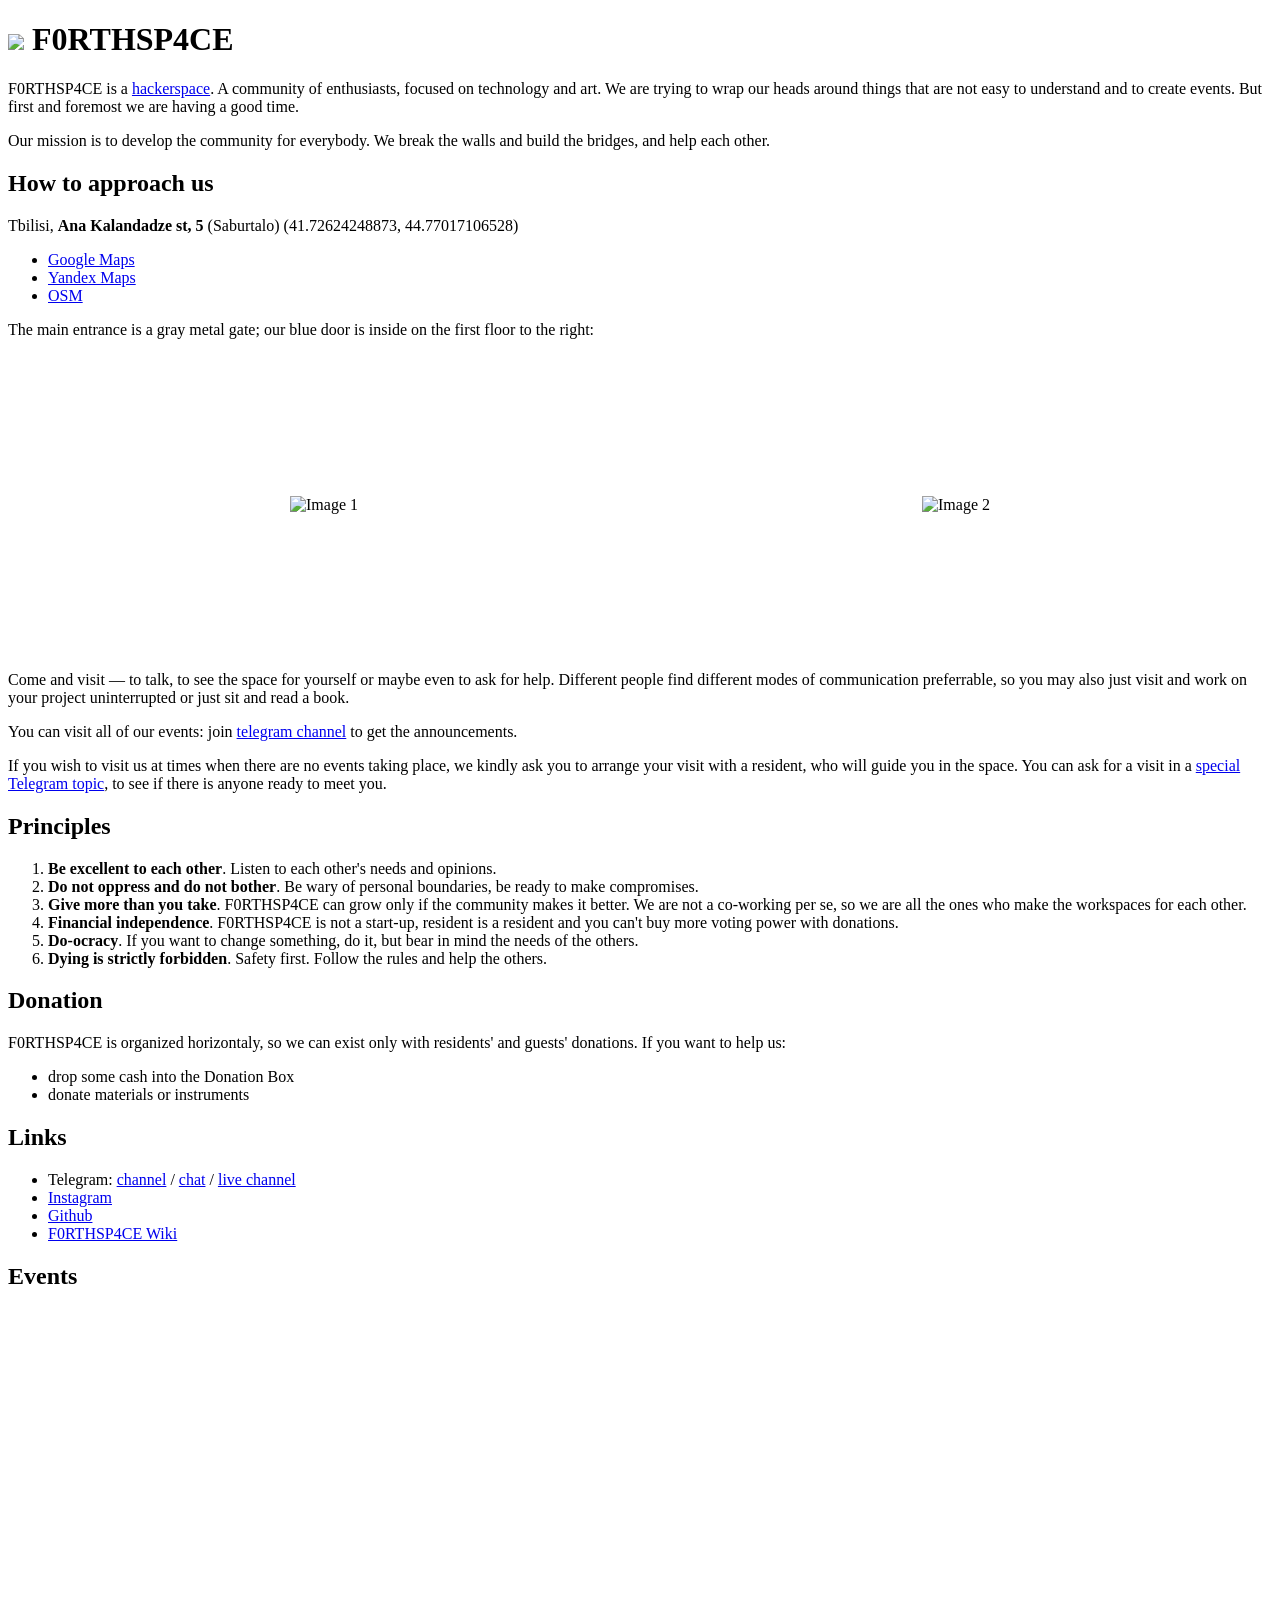
==== index.html @ 67940835 "Landing page: {G,Y}.maps -> {Google,Yandex} Maps I believe It's a bit more clear this way." ====
<!DOCTYPE html>
<html lang="en">

<head>
  <meta name="viewport" content="width=device-width" />
  <meta charset="utf-8" />
  <link rel="icon" type="image/png" sizes="32x32" href="icons/favicon-32x32.png" />
  <link rel="icon" type="image/png" sizes="16x16" href="icons/favicon-16x16.png" />
  <link rel="shortcut icon" href="icons/favicon.ico" />
  <link rel="stylesheet" type="text/css" href="styles.css" />
  <meta name="theme-color" content="#222" />
  <meta name="robots" content="index, follow" />
  <title>F0RTHSP4CE - Hackerspace in Tbilisi</title>
  <meta name="description"
    content="A community of enthusiasts, focused on technology and art. We are trying to wrap our heads around things that are not easy to understand and to create events. But first and foremost we are having a good time." />
  <meta name="keywords" content="f0rthsp4ce, forthspace, hackspace, hackerspace, hackerspace tbilisi" />
  <meta name="next-head-count" content="15" />
  <script>
    function addCopyOnClick(element) {
      element.onclick = function () {
        document.execCommand("copy");
      }

      element.addEventListener("copy", function (event) {
        event.preventDefault();
        if (event.clipboardData) {
          event.clipboardData.setData("text/plain", element.textContent);
        }
      });
    }

    document.addEventListener('DOMContentLoaded', function () {
      [].forEach.call(document.querySelectorAll('.copy-on-click'), addCopyOnClick);
    });
  </script>
  <style>
    .table-row {
        display: flex;
        width: 100%;
    }
    .table-cell {
        flex: 1;
        display: flex;
        align-items: center;
        justify-content: center;
		padding: 5px; /* Add padding */
        overflow: hidden;
    }
    .table-cell img {
        width: auto;
        max-height: 100%; /* Ensures images have the same height */
        max-width: 600px;
    }
</style>
</head>

<body>
  <main>
    <h1><img id="logo" src="icons/favicon-32x32.png" /> F0RTHSP4CE</h1>
    <p>
      F0RTHSP4CE is a
      <a target="_blank" href="https://wiki.hackerspaces.org/Hackerspaces">hackerspace</a>.
      A community of enthusiasts, focused on technology and art. We are
      trying to wrap our heads around things that are not easy to
      understand and to create events. But first and foremost we are
      having a good time.
    </p>
    <p>
      Our mission is to develop the community for everybody. We break
      the walls and build the bridges, and help each other.
    </p>

    <h2 id="howto">How to approach us</h2>
    <p>
      Tbilisi, <strong>Ana Kalandadze st, 5</strong> (Saburtalo) (<span class="copy-on-click">41.72624248873,
        44.77017106528</span>)
    <ul>
      <li><a target="_blank" href="https://maps.app.goo.gl/C43bCv9ePMSpT5FdA">Google Maps</a></li>
      <li><a target="_blank" href="https://yandex.com.ge/maps/-/CDrPEJja">Yandex Maps</a></li>
      <li><a target="_blank" href="https://www.openstreetmap.org/node/9959433575">OSM</a></li>
    </ul>
    The main entrance is a gray metal gate; our blue door is inside on the first floor to the right:
    </p>
	
	<div class="table-row" style="height: 300px;">
		<div class="table-cell">
			<img src="img/entrance_1.jpg" alt="Image 1">
		</div>
		<div> </div>
		<div class="table-cell">
			<img src="img/entrance_2.jpg" alt="Image 2">
		</div>
	</div>


    <p>
      Come and visit — to talk, to see the space for yourself or maybe
      even to ask for help. Different people find different modes of
      communication preferrable, so you may also just visit and work on
      your project uninterrupted or just sit and read a book.
    </p>
    <p>
      You can visit all of our events: join <a href="https://t.me/f0rthsp4ce">telegram channel</a> to get the
      announcements.
    </p>
    <p>
      If you wish to visit us at times when there are no events taking place, we kindly ask you to arrange your visit
      with a resident, who will guide you in the space. You can ask for a visit in a <a
        href="https://t.me/f0_public_chat/29469">special Telegram topic</a>, to see if there is anyone ready to meet
      you.
    </p>

    <h2 id="principles">Principles</h2>
    <ol>
      <li>
        <b>Be excellent to each other</b>. Listen to each other's needs and opinions.
      </li>
      <li>
        <b>Do not oppress and do not bother</b>. Be wary of personal boundaries, be ready to make compromises.
      </li>
      <li>
        <b>Give more than you take</b>. F0RTHSP4CE can grow only if the community makes it better. We
        are not a co-working per se, so we are all the ones who make
        the workspaces for each other.
      </li>
	  <li>
		<b>Financial independence</b>. F0RTHSP4CE is not a start-up, resident is a resident and you can't buy more voting power with donations.
		</li>
      <li>
        <b>Do-ocracy</b>. If you want to change something, do it, but bear in mind the
        needs of the others.
      </li>
      <li>
        <b>Dying is strictly forbidden</b>. Safety first. Follow the rules and help the others.
      </li>
    </ol>


    <h2 id="donation">Donation</h2>
    <p>
      F0RTHSP4CE is organized horizontaly, so we can exist only with
      residents' and guests' donations. If you want to help us:
    </p>
    <ul>
      <li>drop some cash into the Donation Box</li>
      <li>donate materials or instruments</li>
    </ul>

    <h2 id="location">Links</h2>
    <ul>
      <li>
        <span>Telegram: </span><a target="_blank" href="https://t.me/f0rthsp4ce">channel</a> / <a target="_blank"
          href="https://t.me/f0_public_chat">chat</a> / <a target="_blank" href="https://t.me/f0rthsp4ce_l1ve">live
          channel</a>
      </li>
      <li>
        <a target="_blank" href="https://www.instagram.com/f0rthsp4ce">Instagram</a>
      </li>
      <li>
        <a target="_blank" href="https://github.com/f0rthsp4ce">Github</a>
      </li>
      <li>
        <a target="_blank" href="https://github.com/F0RTHSP4CE/wiki">F0RTHSP4CE Wiki</a>
      </li>
    </ul>

    <h2 id="location">Events</h2>
    <p>
      <iframe
        src="https://calendar.google.com/calendar/embed?height=600&wkst=1&bgcolor=%23333333&ctz=Asia%2FTbilisi&hl=en&mode=MONTH&showTitle=0&showNav=0&showDate=0&showPrint=0&showTabs=1&showCalendars=0&showTz=0&src=MjZiNGQyZjMyOGIyY2Q4MjdhODU1N2I3NzJkYzcwMTA2YmU4M2ZiYmQ2YTU0ZGYwY2M0MGI3MmIzYjgxYjZjZUBncm91cC5jYWxlbmRhci5nb29nbGUuY29t&color=%23D81B60"
        style="border-width:0" width="100%" height="400" frameborder="0" scrolling="no"></iframe>
    </p>
  </main>
</body>

</html>
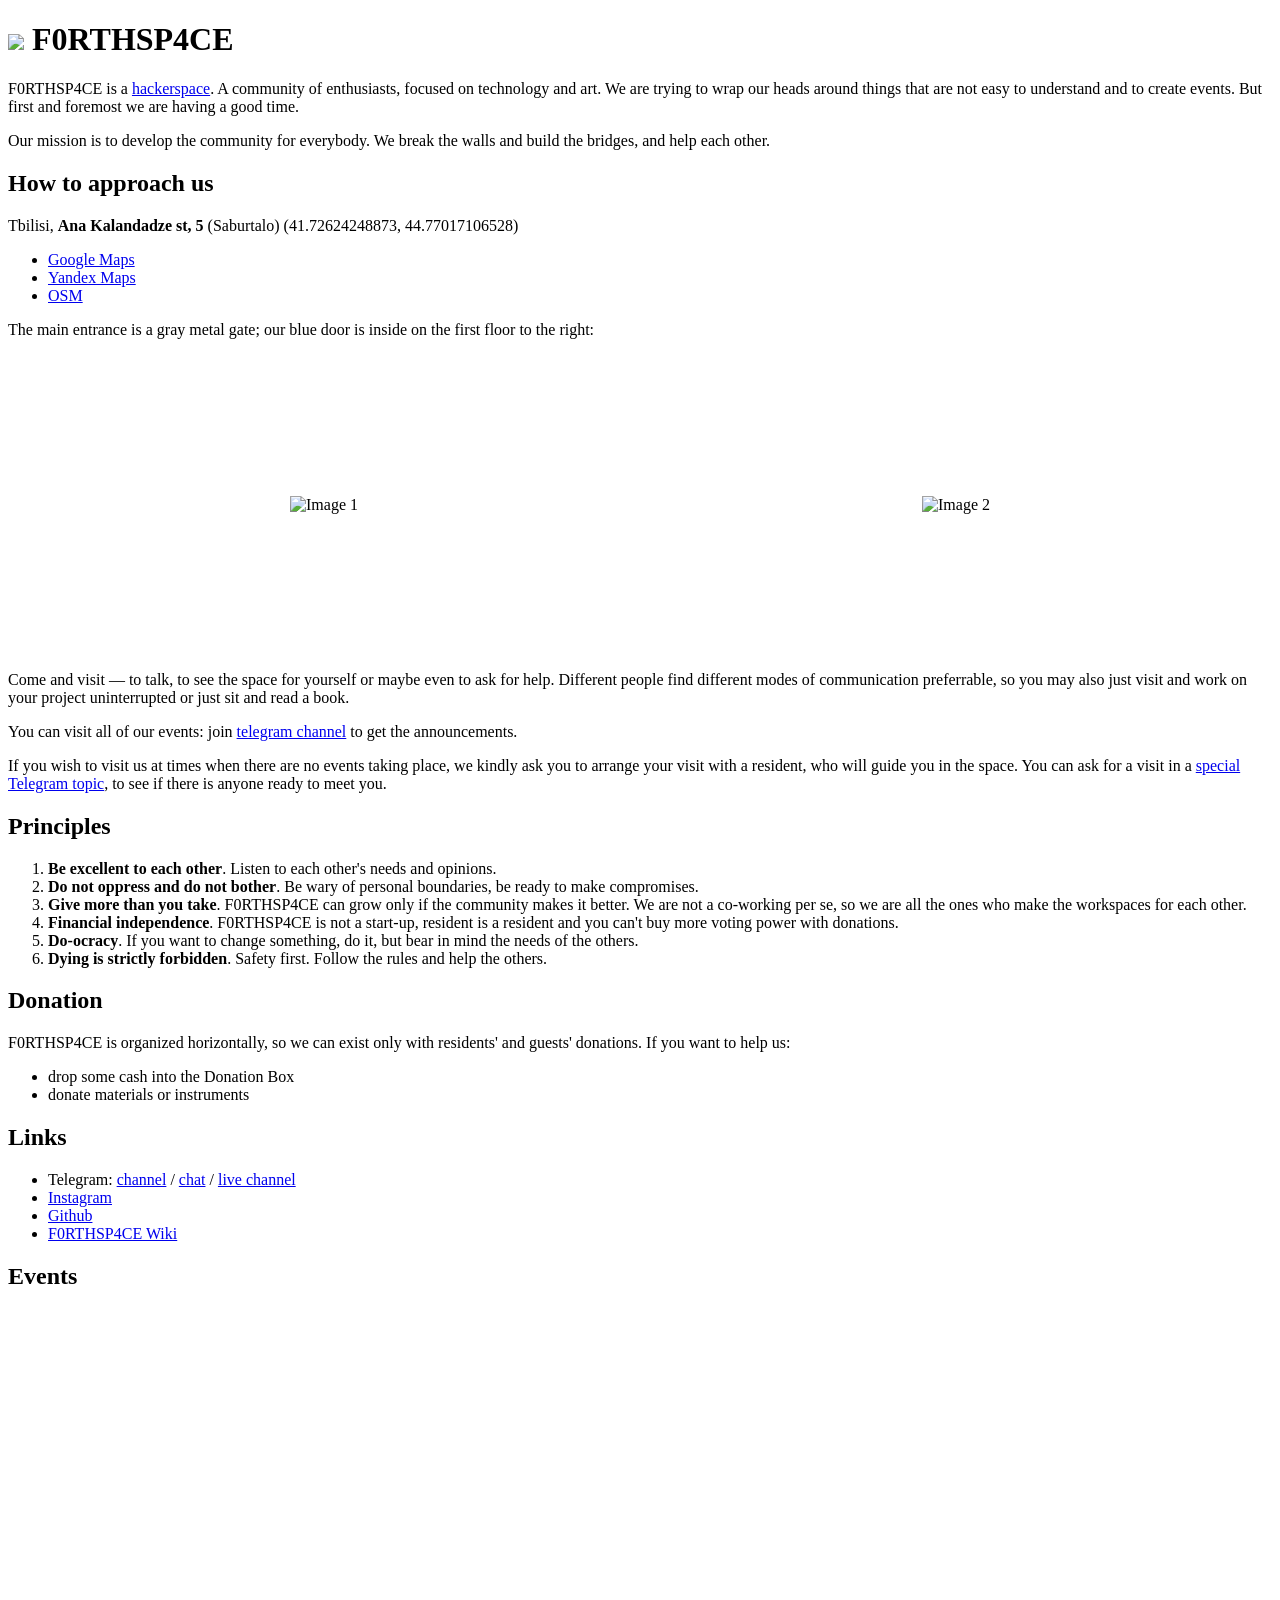
==== commit 02b206e2: "Fix typo: horizontaly -> horizontally" ====
--- a/index.html
+++ b/index.html
@@ -138,7 +138,7 @@
 
     <h2 id="donation">Donation</h2>
     <p>
-      F0RTHSP4CE is organized horizontaly, so we can exist only with
+      F0RTHSP4CE is organized horizontally, so we can exist only with
       residents' and guests' donations. If you want to help us:
     </p>
     <ul>
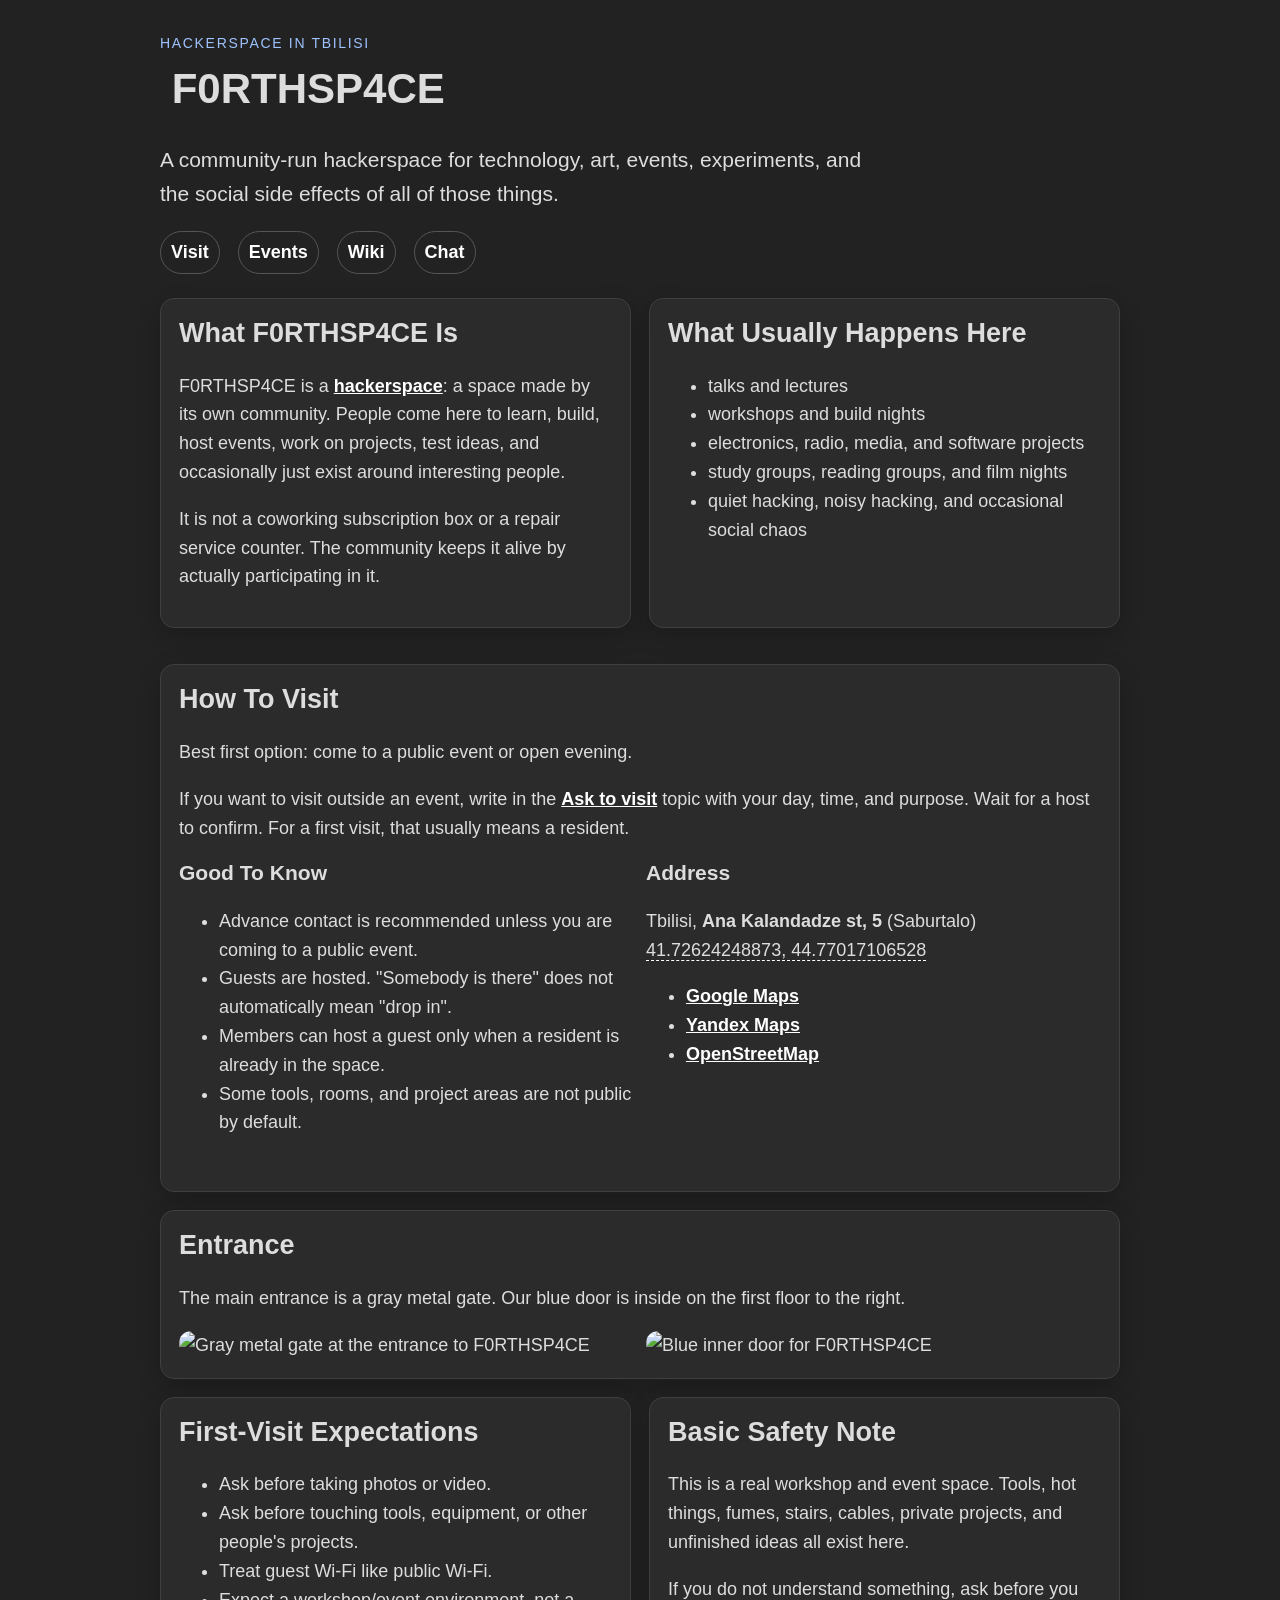
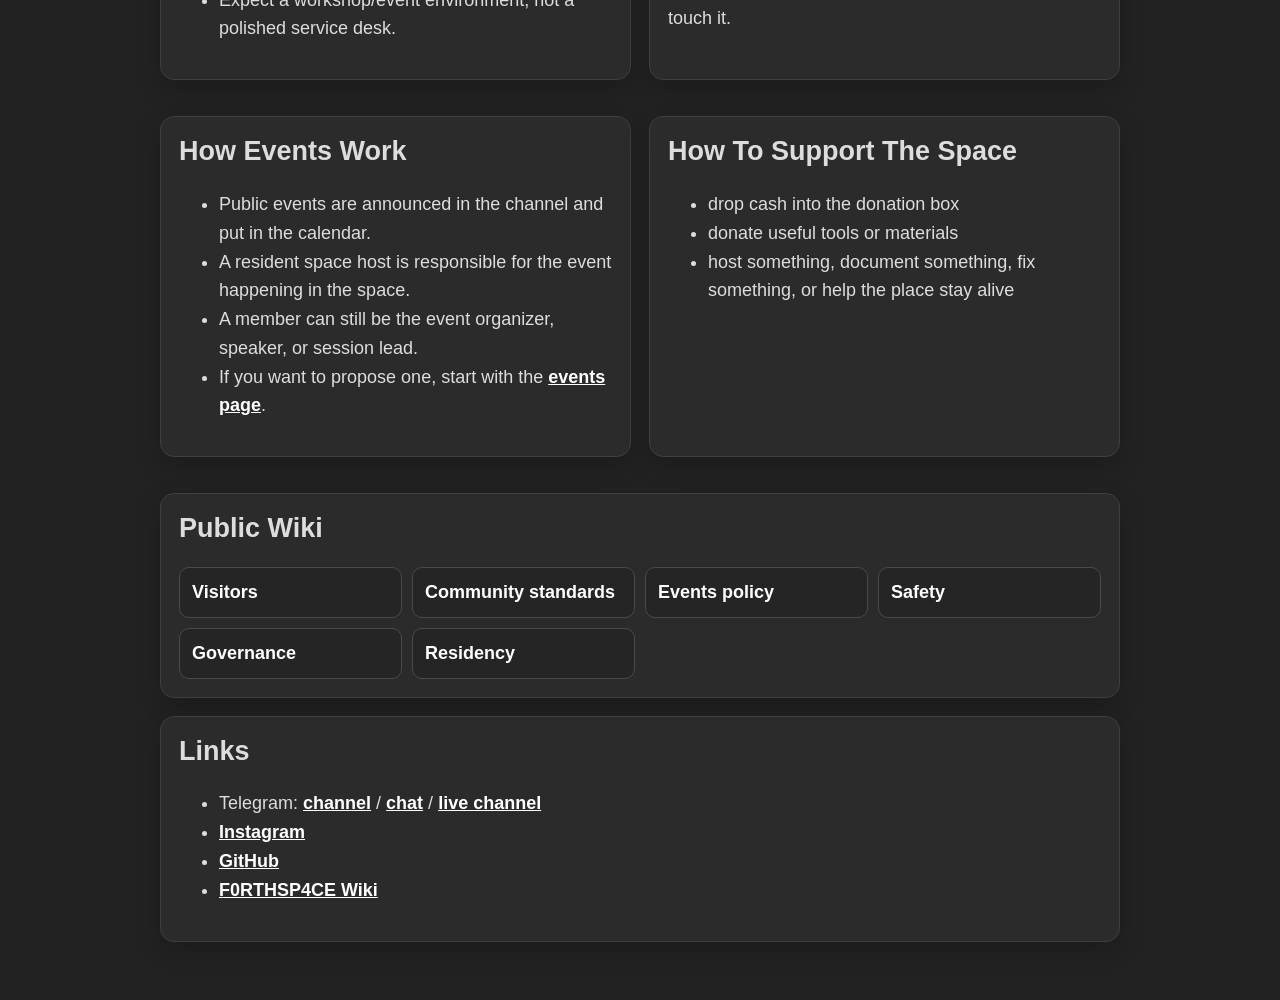
==== commit 44bdaf9e: "Update site" ====
--- a/index.html
+++ b/index.html
@@ -2,7 +2,7 @@
 <html lang="en">
 
 <head>
-  <meta name="viewport" content="width=device-width" />
+  <meta name="viewport" content="width=device-width, initial-scale=1" />
   <meta charset="utf-8" />
   <link rel="icon" type="image/png" sizes="32x32" href="icons/favicon-32x32.png" />
   <link rel="icon" type="image/png" sizes="16x16" href="icons/favicon-16x16.png" />
@@ -12,14 +12,13 @@
   <meta name="robots" content="index, follow" />
   <title>F0RTHSP4CE - Hackerspace in Tbilisi</title>
   <meta name="description"
-    content="A community of enthusiasts, focused on technology and art. We are trying to wrap our heads around things that are not easy to understand and to create events. But first and foremost we are having a good time." />
+    content="A community-run hackerspace in Tbilisi for technology, art, events, and projects. Learn how to visit, what happens here, and how public events work." />
   <meta name="keywords" content="f0rthsp4ce, forthspace, hackspace, hackerspace, hackerspace tbilisi" />
-  <meta name="next-head-count" content="15" />
   <script>
     function addCopyOnClick(element) {
       element.onclick = function () {
         document.execCommand("copy");
-      }
+      };
 
       element.addEventListener("copy", function (event) {
         event.preventDefault();
@@ -29,147 +28,171 @@
       });
     }
 
-    document.addEventListener('DOMContentLoaded', function () {
-      [].forEach.call(document.querySelectorAll('.copy-on-click'), addCopyOnClick);
+    document.addEventListener("DOMContentLoaded", function () {
+      [].forEach.call(document.querySelectorAll(".copy-on-click"), addCopyOnClick);
     });
   </script>
-  <style>
-    .table-row {
-        display: flex;
-        width: 100%;
-    }
-    .table-cell {
-        flex: 1;
-        display: flex;
-        align-items: center;
-        justify-content: center;
-		padding: 5px; /* Add padding */
-        overflow: hidden;
-    }
-    .table-cell img {
-        width: auto;
-        max-height: 100%; /* Ensures images have the same height */
-        max-width: 600px;
-    }
-</style>
 </head>
 
 <body>
-  <main>
-    <h1><img id="logo" src="icons/favicon-32x32.png" /> F0RTHSP4CE</h1>
-    <p>
-      F0RTHSP4CE is a
-      <a target="_blank" href="https://wiki.hackerspaces.org/Hackerspaces">hackerspace</a>.
-      A community of enthusiasts, focused on technology and art. We are
-      trying to wrap our heads around things that are not easy to
-      understand and to create events. But first and foremost we are
-      having a good time.
-    </p>
-    <p>
-      Our mission is to develop the community for everybody. We break
-      the walls and build the bridges, and help each other.
-    </p>
+  <main class="site-shell">
+    <header class="hero">
+      <p class="eyebrow">Hackerspace in Tbilisi</p>
+      <h1><img id="logo" src="icons/favicon-32x32.png" alt="" /> F0RTHSP4CE</h1>
+      <p class="lede">
+        A community-run hackerspace for technology, art, events, experiments, and the social side effects of all of
+        those things.
+      </p>
+      <nav class="page-nav">
+        <a href="visit-us.html">Visit</a>
+        <a href="events.html">Events</a>
+        <a href="https://wiki.f0rth.space/en/F0RTHSP4CE/visitors" target="_blank">Wiki</a>
+        <a href="https://t.me/f0_public_chat" target="_blank">Chat</a>
+      </nav>
+    </header>
 
-    <h2 id="howto">How to approach us</h2>
-    <p>
-      Tbilisi, <strong>Ana Kalandadze st, 5</strong> (Saburtalo) (<span class="copy-on-click">41.72624248873,
-        44.77017106528</span>)
-    <ul>
-      <li><a target="_blank" href="https://maps.app.goo.gl/C43bCv9ePMSpT5FdA">Google Maps</a></li>
-      <li><a target="_blank" href="https://yandex.com.ge/maps/-/CDrPEJja">Yandex Maps</a></li>
-      <li><a target="_blank" href="https://www.openstreetmap.org/node/9959433575">OSM</a></li>
-    </ul>
-    The main entrance is a gray metal gate; our blue door is inside on the first floor to the right:
-    </p>
-	
-	<div class="table-row" style="height: 300px;">
-		<div class="table-cell">
-			<img src="img/entrance_1.jpg" alt="Image 1">
-		</div>
-		<div> </div>
-		<div class="table-cell">
-			<img src="img/entrance_2.jpg" alt="Image 2">
-		</div>
-	</div>
+    <section class="grid two-up">
+      <article class="panel">
+        <h2>What F0RTHSP4CE Is</h2>
+        <p>
+          F0RTHSP4CE is a <a target="_blank" href="https://wiki.hackerspaces.org/Hackerspaces">hackerspace</a>:
+          a space made by its own community. People come here to learn, build, host events, work on projects, test
+          ideas, and occasionally just exist around interesting people.
+        </p>
+        <p>
+          It is not a coworking subscription box or a repair service counter. The community keeps it alive by actually
+          participating in it.
+        </p>
+      </article>
 
+      <article class="panel">
+        <h2>What Usually Happens Here</h2>
+        <ul>
+          <li>talks and lectures</li>
+          <li>workshops and build nights</li>
+          <li>electronics, radio, media, and software projects</li>
+          <li>study groups, reading groups, and film nights</li>
+          <li>quiet hacking, noisy hacking, and occasional social chaos</li>
+        </ul>
+      </article>
+    </section>
 
-    <p>
-      Come and visit — to talk, to see the space for yourself or maybe
-      even to ask for help. Different people find different modes of
-      communication preferrable, so you may also just visit and work on
-      your project uninterrupted or just sit and read a book.
-    </p>
-    <p>
-      You can visit all of our events: join <a href="https://t.me/f0rthsp4ce">telegram channel</a> to get the
-      announcements.
-    </p>
-    <p>
-      If you wish to visit us at times when there are no events taking place, we kindly ask you to arrange your visit
-      with a resident, who will guide you in the space. You can ask for a visit in a <a
-        href="https://t.me/f0_public_chat/29469">special Telegram topic</a>, to see if there is anyone ready to meet
-      you.
-    </p>
+    <section class="panel" id="howto">
+      <h2>How To Visit</h2>
+      <p>
+        Best first option: come to a public event or open evening.
+      </p>
+      <p>
+        If you want to visit outside an event, write in the
+        <a href="https://t.me/F0_PUBLIC_CHAT/29469" target="_blank">Ask to visit</a> topic with your day, time, and
+        purpose. Wait for a host to confirm. For a first visit, that usually means a resident.
+      </p>
+      <div class="grid two-up compact-gap">
+        <div>
+          <h3>Good To Know</h3>
+          <ul>
+            <li>Advance contact is recommended unless you are coming to a public event.</li>
+            <li>Guests are hosted. "Somebody is there" does not automatically mean "drop in".</li>
+            <li>Members can host a guest only when a resident is already in the space.</li>
+            <li>Some tools, rooms, and project areas are not public by default.</li>
+          </ul>
+        </div>
+        <div>
+          <h3>Address</h3>
+          <p>
+            Tbilisi, <strong>Ana Kalandadze st, 5</strong> (Saburtalo)<br />
+            <span class="copy-on-click">41.72624248873, 44.77017106528</span>
+          </p>
+          <ul>
+            <li><a target="_blank" href="https://maps.app.goo.gl/C43bCv9ePMSpT5FdA">Google Maps</a></li>
+            <li><a target="_blank" href="https://yandex.com.ge/maps/-/CDrPEJja">Yandex Maps</a></li>
+            <li><a target="_blank" href="https://www.openstreetmap.org/node/9959433575">OpenStreetMap</a></li>
+          </ul>
+        </div>
+      </div>
+    </section>
 
-    <h2 id="principles">Principles</h2>
-    <ol>
-      <li>
-        <b>Be excellent to each other</b>. Listen to each other's needs and opinions.
-      </li>
-      <li>
-        <b>Do not oppress and do not bother</b>. Be wary of personal boundaries, be ready to make compromises.
-      </li>
-      <li>
-        <b>Give more than you take</b>. F0RTHSP4CE can grow only if the community makes it better. We
-        are not a co-working per se, so we are all the ones who make
-        the workspaces for each other.
-      </li>
-	  <li>
-		<b>Financial independence</b>. F0RTHSP4CE is not a start-up, resident is a resident and you can't buy more voting power with donations.
-		</li>
-      <li>
-        <b>Do-ocracy</b>. If you want to change something, do it, but bear in mind the
-        needs of the others.
-      </li>
-      <li>
-        <b>Dying is strictly forbidden</b>. Safety first. Follow the rules and help the others.
-      </li>
-    </ol>
+    <section class="panel">
+      <h2>Entrance</h2>
+      <p>
+        The main entrance is a gray metal gate. Our blue door is inside on the first floor to the right.
+      </p>
+      <div class="gallery">
+        <img src="img/entrance_1.jpg" alt="Gray metal gate at the entrance to F0RTHSP4CE" />
+        <img src="img/entrance_2.jpg" alt="Blue inner door for F0RTHSP4CE" />
+      </div>
+    </section>
 
+    <section class="grid two-up">
+      <article class="panel">
+        <h2>First-Visit Expectations</h2>
+        <ul>
+          <li>Ask before taking photos or video.</li>
+          <li>Ask before touching tools, equipment, or other people's projects.</li>
+          <li>Treat guest Wi-Fi like public Wi-Fi.</li>
+          <li>Expect a workshop/event environment, not a polished service desk.</li>
+        </ul>
+      </article>
 
-    <h2 id="donation">Donation</h2>
-    <p>
-      F0RTHSP4CE is organized horizontally, so we can exist only with
-      residents' and guests' donations. If you want to help us:
-    </p>
-    <ul>
-      <li>drop some cash into the Donation Box</li>
-      <li>donate materials or instruments</li>
-    </ul>
+      <article class="panel">
+        <h2>Basic Safety Note</h2>
+        <p>
+          This is a real workshop and event space. Tools, hot things, fumes, stairs, cables, private projects, and
+          unfinished ideas all exist here.
+        </p>
+        <p>
+          If you do not understand something, ask before you touch it.
+        </p>
+      </article>
+    </section>
 
-    <h2 id="location">Links</h2>
-    <ul>
-      <li>
-        <span>Telegram: </span><a target="_blank" href="https://t.me/f0rthsp4ce">channel</a> / <a target="_blank"
-          href="https://t.me/f0_public_chat">chat</a> / <a target="_blank" href="https://t.me/f0rthsp4ce_l1ve">live
-          channel</a>
-      </li>
-      <li>
-        <a target="_blank" href="https://www.instagram.com/f0rthsp4ce">Instagram</a>
-      </li>
-      <li>
-        <a target="_blank" href="https://github.com/f0rthsp4ce">Github</a>
-      </li>
-      <li>
-        <a target="_blank" href="https://github.com/F0RTHSP4CE/wiki">F0RTHSP4CE Wiki</a>
-      </li>
-    </ul>
+    <section class="grid two-up">
+      <article class="panel">
+        <h2>How Events Work</h2>
+        <ul>
+          <li>Public events are announced in the channel and put in the calendar.</li>
+          <li>A resident space host is responsible for the event happening in the space.</li>
+          <li>A member can still be the event organizer, speaker, or session lead.</li>
+          <li>If you want to propose one, start with the <a href="events.html">events page</a>.</li>
+        </ul>
+      </article>
 
-    <h2 id="location">Events</h2>
-    <p>
-      <iframe
-        src="https://calendar.google.com/calendar/embed?height=600&wkst=1&bgcolor=%23333333&ctz=Asia%2FTbilisi&hl=en&mode=MONTH&showTitle=0&showNav=0&showDate=0&showPrint=0&showTabs=1&showCalendars=0&showTz=0&src=MjZiNGQyZjMyOGIyY2Q4MjdhODU1N2I3NzJkYzcwMTA2YmU4M2ZiYmQ2YTU0ZGYwY2M0MGI3MmIzYjgxYjZjZUBncm91cC5jYWxlbmRhci5nb29nbGUuY29t&color=%23D81B60"
-        style="border-width:0" width="100%" height="400" frameborder="0" scrolling="no"></iframe>
-    </p>
+      <article class="panel">
+        <h2>How To Support The Space</h2>
+        <ul>
+          <li>drop cash into the donation box</li>
+          <li>donate useful tools or materials</li>
+          <li>host something, document something, fix something, or help the place stay alive</li>
+        </ul>
+      </article>
+    </section>
+
+    <section class="panel">
+      <h2>Public Wiki</h2>
+      <div class="link-grid">
+        <a href="https://wiki.f0rth.space/en/F0RTHSP4CE/visitors" target="_blank">Visitors</a>
+        <a href="https://wiki.f0rth.space/en/F0RTHSP4CE/community-standards" target="_blank">Community standards</a>
+        <a href="https://wiki.f0rth.space/en/F0RTHSP4CE/events-policy" target="_blank">Events policy</a>
+        <a href="https://wiki.f0rth.space/en/F0RTHSP4CE/safety" target="_blank">Safety</a>
+        <a href="https://wiki.f0rth.space/en/F0RTHSP4CE/governance" target="_blank">Governance</a>
+        <a href="https://wiki.f0rth.space/en/F0RTHSP4CE/residency" target="_blank">Residency</a>
+      </div>
+    </section>
+
+    <section class="panel">
+      <h2>Links</h2>
+      <ul>
+        <li>
+          Telegram:
+          <a target="_blank" href="https://t.me/f0rthsp4ce">channel</a> /
+          <a target="_blank" href="https://t.me/f0_public_chat">chat</a> /
+          <a target="_blank" href="https://t.me/f0rthsp4ce_l1ve">live channel</a>
+        </li>
+        <li><a target="_blank" href="https://www.instagram.com/f0rthsp4ce">Instagram</a></li>
+        <li><a target="_blank" href="https://github.com/f0rthsp4ce">GitHub</a></li>
+        <li><a target="_blank" href="https://wiki.f0rth.space/">F0RTHSP4CE Wiki</a></li>
+      </ul>
+    </section>
   </main>
 </body>
 
--- a/styles.css
+++ b/styles.css
@@ -0,0 +1,153 @@
+body {
+    background-color: #222;
+    color: #DDD;
+    line-height: 1.6;
+    font-size: 18px;
+    margin: 0;
+    padding: 0 14px 40px;
+    font-family: Tahoma, sans-serif;
+}
+
+h1,
+h2,
+h3 {
+    line-height: 1.2;
+}
+
+h1,
+h2,
+h3,
+p,
+ul,
+ol {
+    margin-top: 0;
+}
+
+a {
+    color: #FFF;
+    font-weight: bold;
+    text-decoration: underline;
+}
+
+#logo {
+    vertical-align: baseline;
+}
+
+h1 {
+    font-size: 42px;
+}
+
+.site-shell {
+    max-width: 960px;
+    margin: 32px auto 0;
+}
+
+.hero {
+    margin-bottom: 24px;
+}
+
+.eyebrow {
+    color: #9ec3ff;
+    font-size: 14px;
+    letter-spacing: 0.12em;
+    text-transform: uppercase;
+    margin-bottom: 10px;
+}
+
+.lede {
+    font-size: 21px;
+    max-width: 720px;
+}
+
+.page-nav {
+    display: flex;
+    flex-wrap: wrap;
+    gap: 12px 18px;
+    margin-top: 18px;
+}
+
+.page-nav a {
+    text-decoration: none;
+    padding: 6px 10px;
+    border: 1px solid #555;
+    border-radius: 999px;
+}
+
+.grid {
+    display: grid;
+    gap: 18px;
+    margin-bottom: 18px;
+}
+
+.two-up {
+    grid-template-columns: repeat(auto-fit, minmax(280px, 1fr));
+}
+
+.compact-gap {
+    gap: 12px;
+}
+
+.panel {
+    background: #2b2b2b;
+    border: 1px solid #3f3f3f;
+    border-radius: 14px;
+    padding: 18px;
+    margin-bottom: 18px;
+    box-shadow: 0 8px 24px rgba(0, 0, 0, 0.2);
+}
+
+.gallery {
+    display: grid;
+    grid-template-columns: repeat(auto-fit, minmax(240px, 1fr));
+    gap: 12px;
+}
+
+.gallery img {
+    display: block;
+    width: 100%;
+    border-radius: 12px;
+}
+
+.calendar-frame {
+    border: 0;
+    width: 100%;
+    height: 420px;
+}
+
+.note {
+    color: #c8d7ff;
+}
+
+.link-grid {
+    display: grid;
+    grid-template-columns: repeat(auto-fit, minmax(220px, 1fr));
+    gap: 10px;
+}
+
+.link-grid a {
+    display: block;
+    padding: 10px 12px;
+    border: 1px solid #4a4a4a;
+    border-radius: 10px;
+    text-decoration: none;
+    background: #252525;
+}
+
+.copy-on-click {
+    border-bottom: 1px dashed white;
+    cursor: pointer;
+}
+
+@media (max-width: 640px) {
+    body {
+        font-size: 17px;
+    }
+
+    h1 {
+        font-size: 34px;
+    }
+
+    .lede {
+        font-size: 19px;
+    }
+}
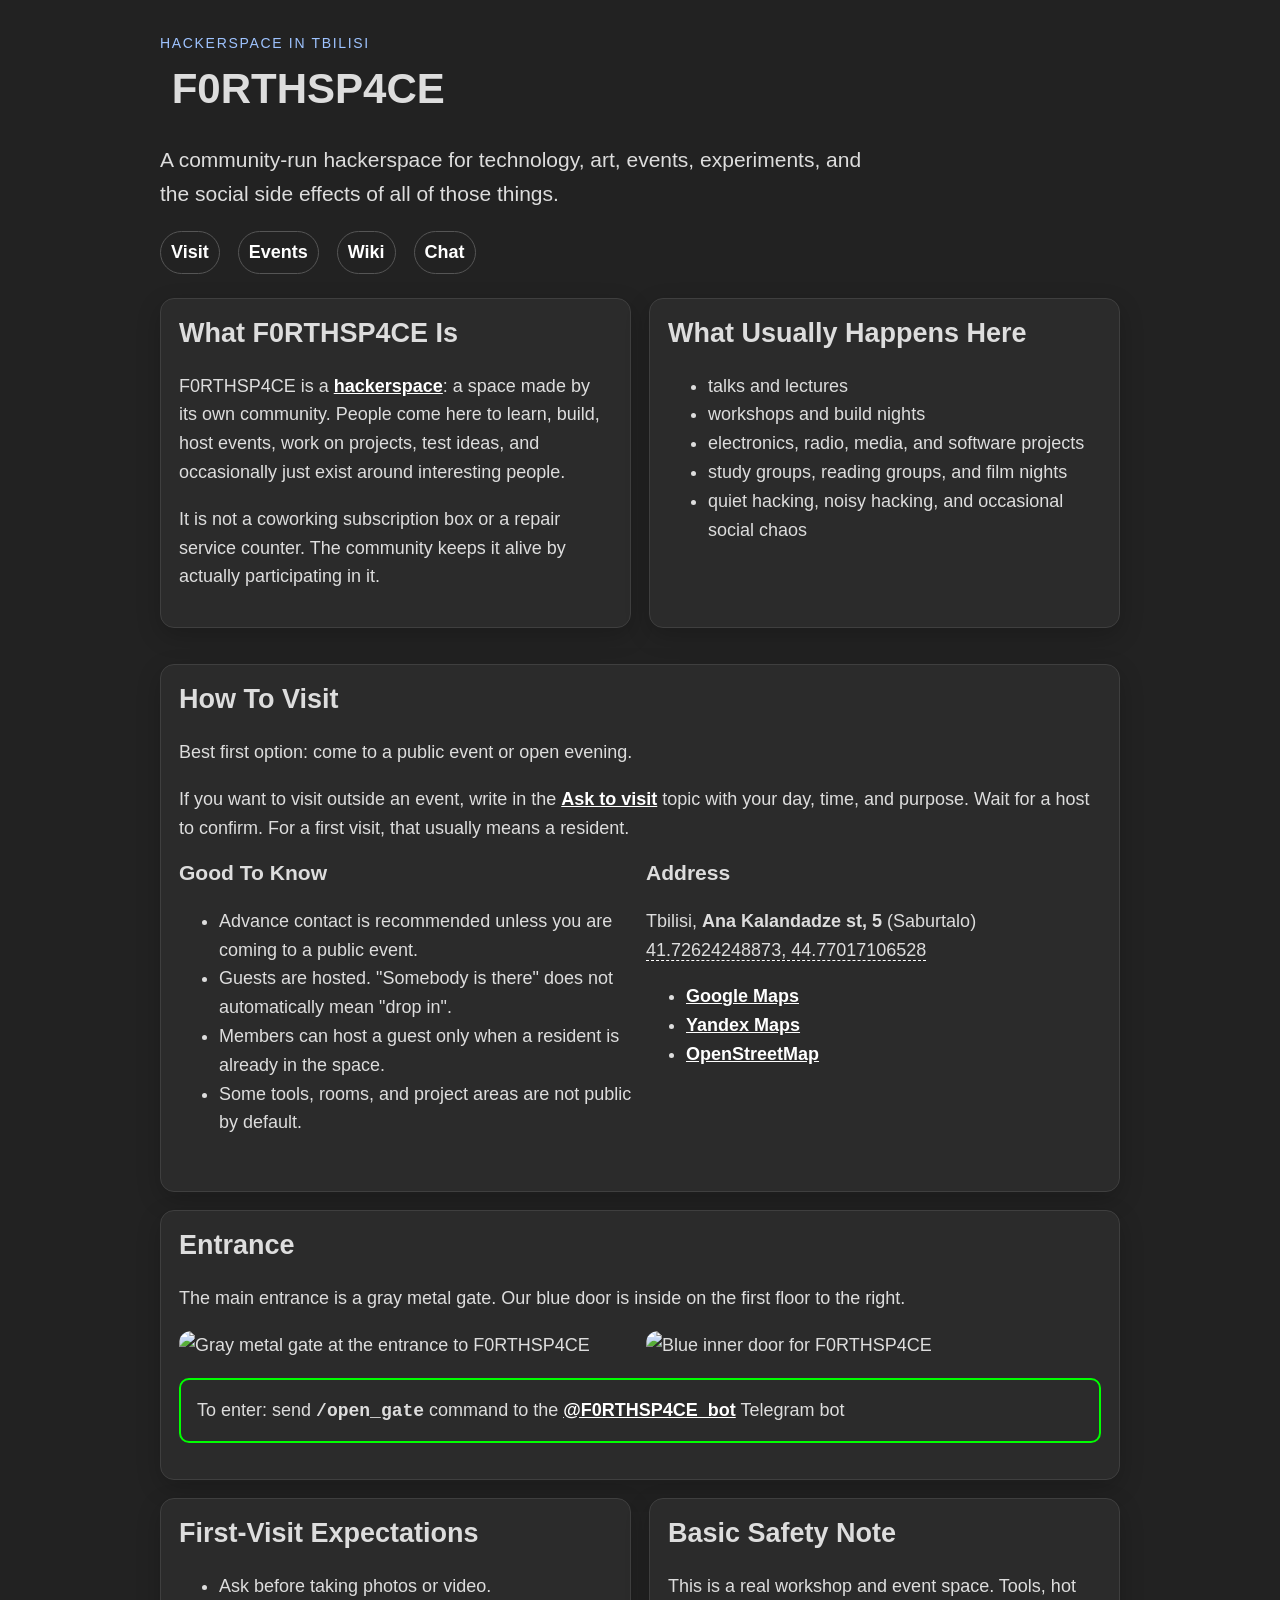
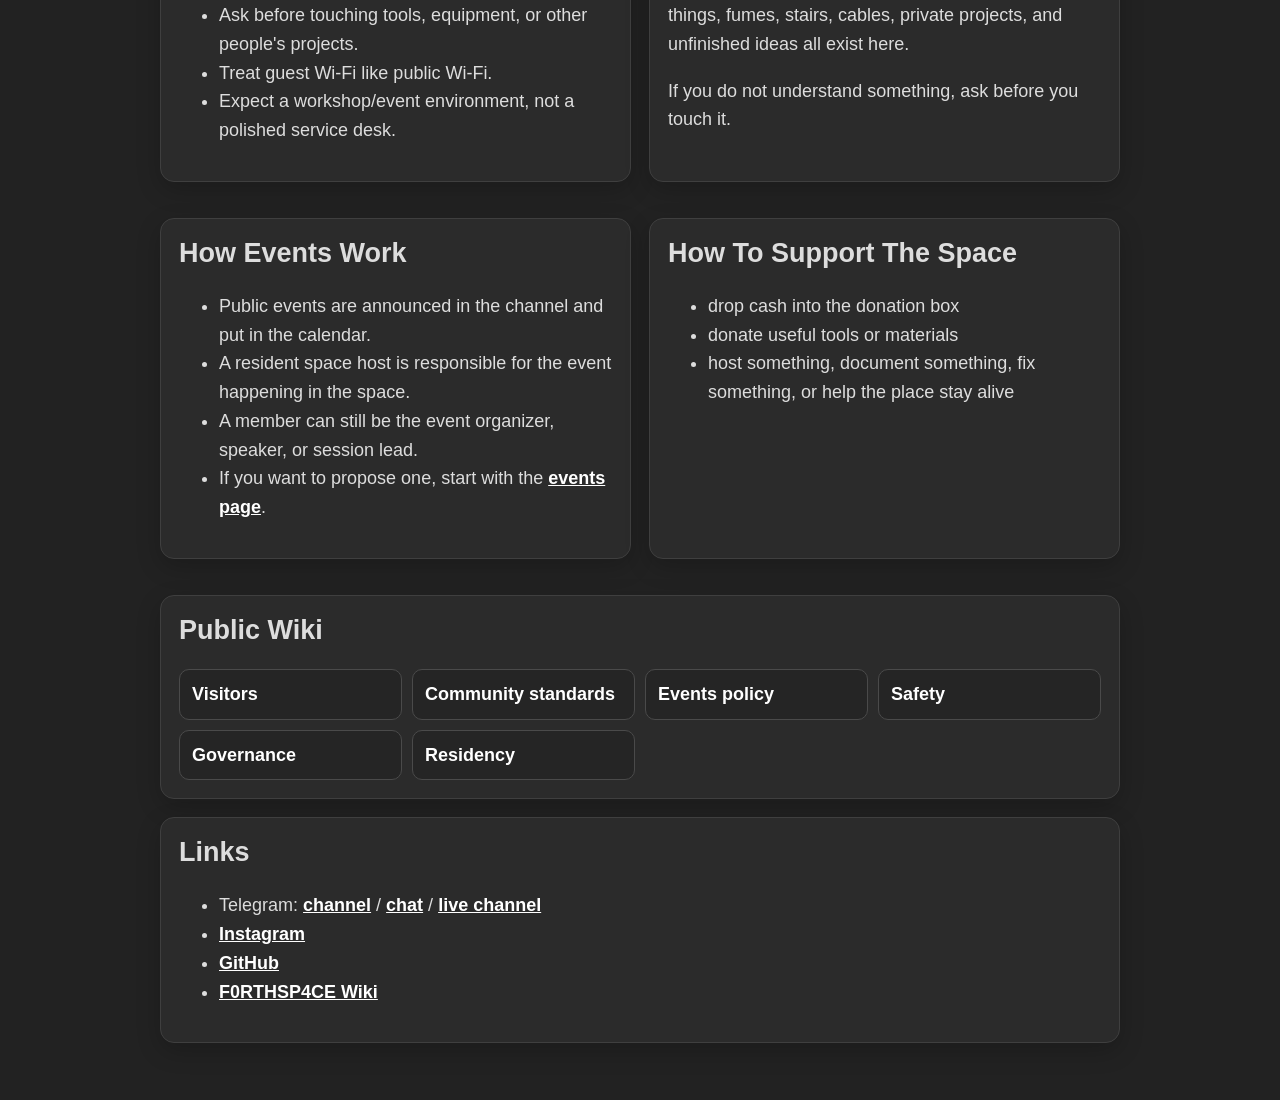
==== commit 94a347fc: "add /open_gate instruction" ====
--- a/index.html
+++ b/index.html
@@ -46,7 +46,7 @@
       <nav class="page-nav">
         <a href="visit-us.html">Visit</a>
         <a href="events.html">Events</a>
-        <a href="https://wiki.f0rth.space/en/F0RTHSP4CE/visitors" target="_blank">Wiki</a>
+        <a href="https://wiki.f0rth.space/F0RTHSP4CE/visitors.md" target="_blank">Wiki</a>
         <a href="https://t.me/f0_public_chat" target="_blank">Chat</a>
       </nav>
     </header>
@@ -121,6 +121,8 @@
         <img src="img/entrance_1.jpg" alt="Gray metal gate at the entrance to F0RTHSP4CE" />
         <img src="img/entrance_2.jpg" alt="Blue inner door for F0RTHSP4CE" />
       </div>
+      <p></p>
+      <p style="border: 2px solid #00ff00; padding: 1rem; border-radius: 10px">To enter: send <strong><code>/open_gate</code></strong> command to the <a href="https://t.me/F0RTHSP4CE_bot">@F0RTHSP4CE_bot</a> Telegram bot</p>
     </section>
 
     <section class="grid two-up">
@@ -170,12 +172,12 @@
     <section class="panel">
       <h2>Public Wiki</h2>
       <div class="link-grid">
-        <a href="https://wiki.f0rth.space/en/F0RTHSP4CE/visitors" target="_blank">Visitors</a>
-        <a href="https://wiki.f0rth.space/en/F0RTHSP4CE/community-standards" target="_blank">Community standards</a>
-        <a href="https://wiki.f0rth.space/en/F0RTHSP4CE/events-policy" target="_blank">Events policy</a>
-        <a href="https://wiki.f0rth.space/en/F0RTHSP4CE/safety" target="_blank">Safety</a>
-        <a href="https://wiki.f0rth.space/en/F0RTHSP4CE/governance" target="_blank">Governance</a>
-        <a href="https://wiki.f0rth.space/en/F0RTHSP4CE/residency" target="_blank">Residency</a>
+        <a href="https://wiki.f0rth.space/F0RTHSP4CE/visitors.md" target="_blank">Visitors</a>
+        <a href="https://wiki.f0rth.space/F0RTHSP4CE/community-standards.md" target="_blank">Community standards</a>
+        <a href="https://wiki.f0rth.space/F0RTHSP4CE/events-policy.md" target="_blank">Events policy</a>
+        <a href="https://wiki.f0rth.space/F0RTHSP4CE/safety.md" target="_blank">Safety</a>
+        <a href="https://wiki.f0rth.space/F0RTHSP4CE/governance.md" target="_blank">Governance</a>
+        <a href="https://wiki.f0rth.space/F0RTHSP4CE/residency.md" target="_blank">Residency</a>
       </div>
     </section>
 
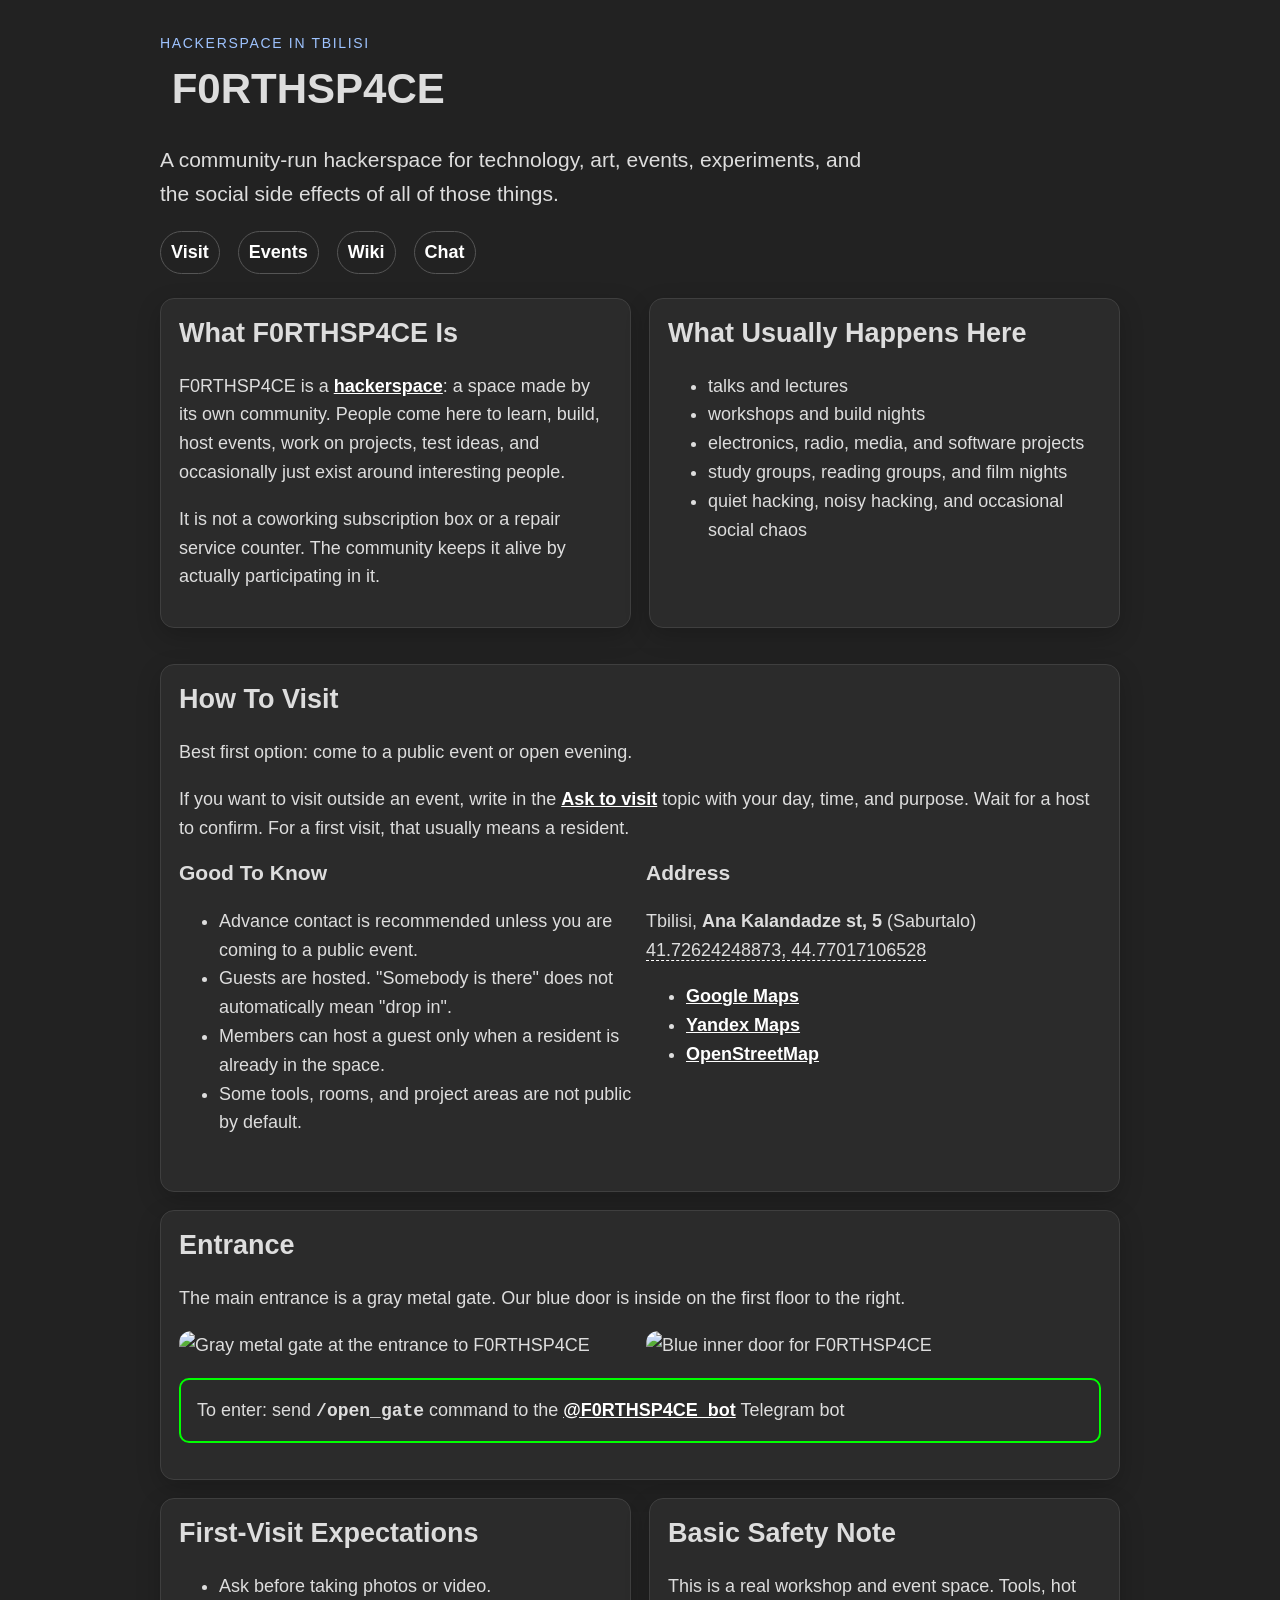
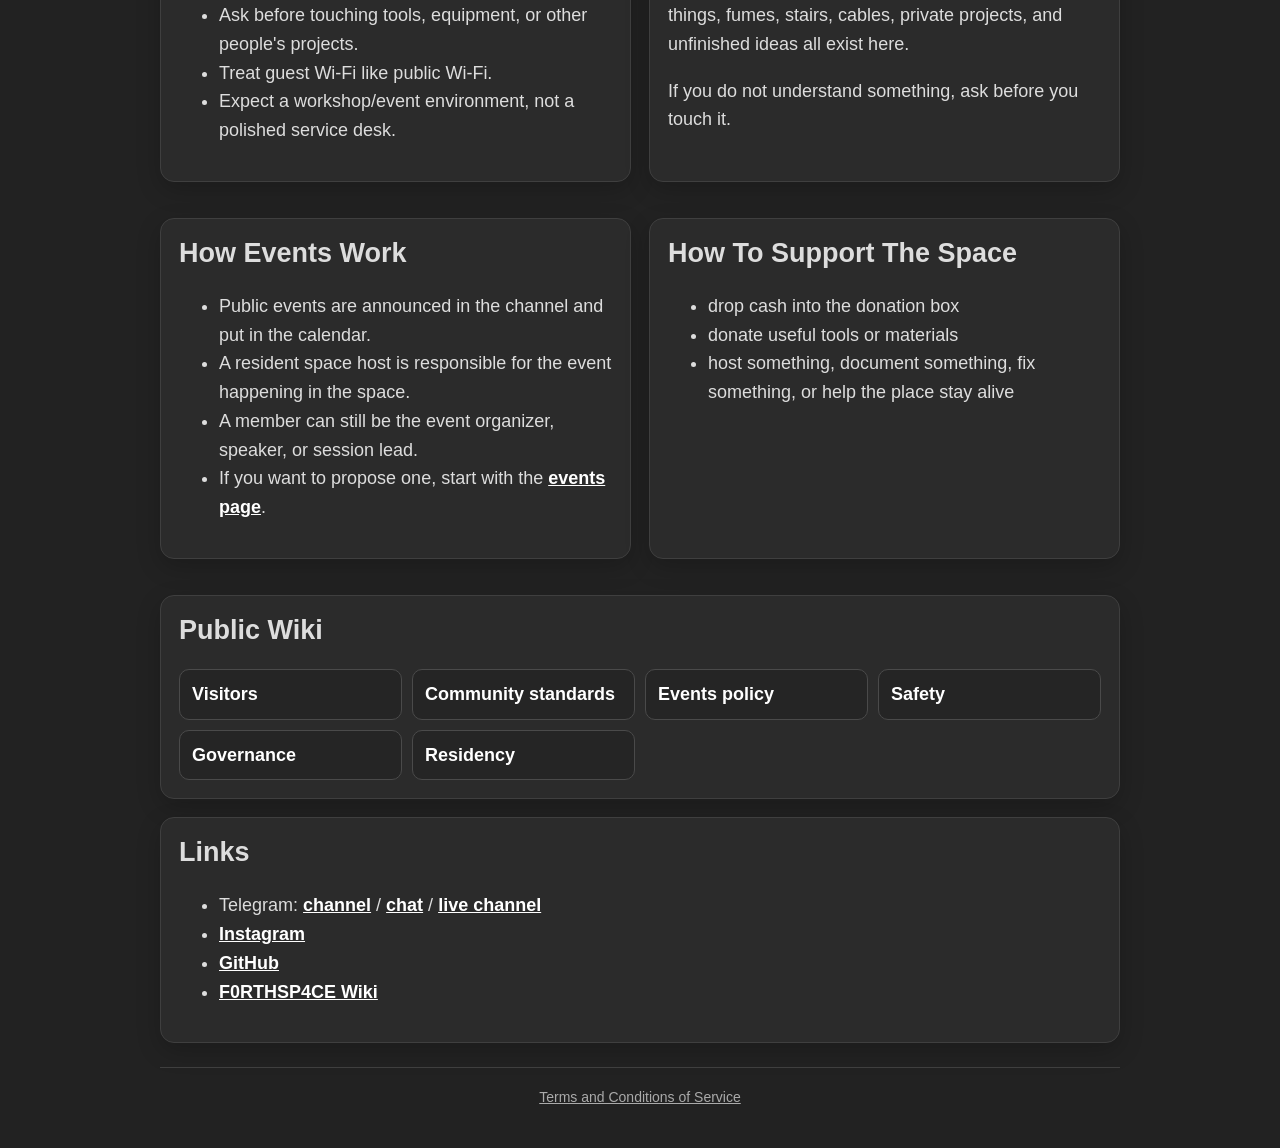
==== commit f67fe2a4: "tos for stripe" ====
--- a/index.html
+++ b/index.html
@@ -195,6 +195,10 @@
         <li><a target="_blank" href="https://wiki.f0rth.space/">F0RTHSP4CE Wiki</a></li>
       </ul>
     </section>
+
+    <footer class="site-footer">
+      <a target="_blank" href="https://vpnn.notion.site/Terms-and-Conditions-of-Service-19a90212f8a881468e8df7146cebffa5">Terms and Conditions of Service</a>
+    </footer>
   </main>
 </body>
 
--- a/styles.css
+++ b/styles.css
@@ -138,6 +138,20 @@
     cursor: pointer;
 }
 
+.site-footer {
+    margin-top: 24px;
+    padding-top: 18px;
+    border-top: 1px solid #3f3f3f;
+    text-align: center;
+    font-size: 14px;
+    color: #888;
+}
+
+.site-footer a {
+    color: #aaa;
+    font-weight: normal;
+}
+
 @media (max-width: 640px) {
     body {
         font-size: 17px;
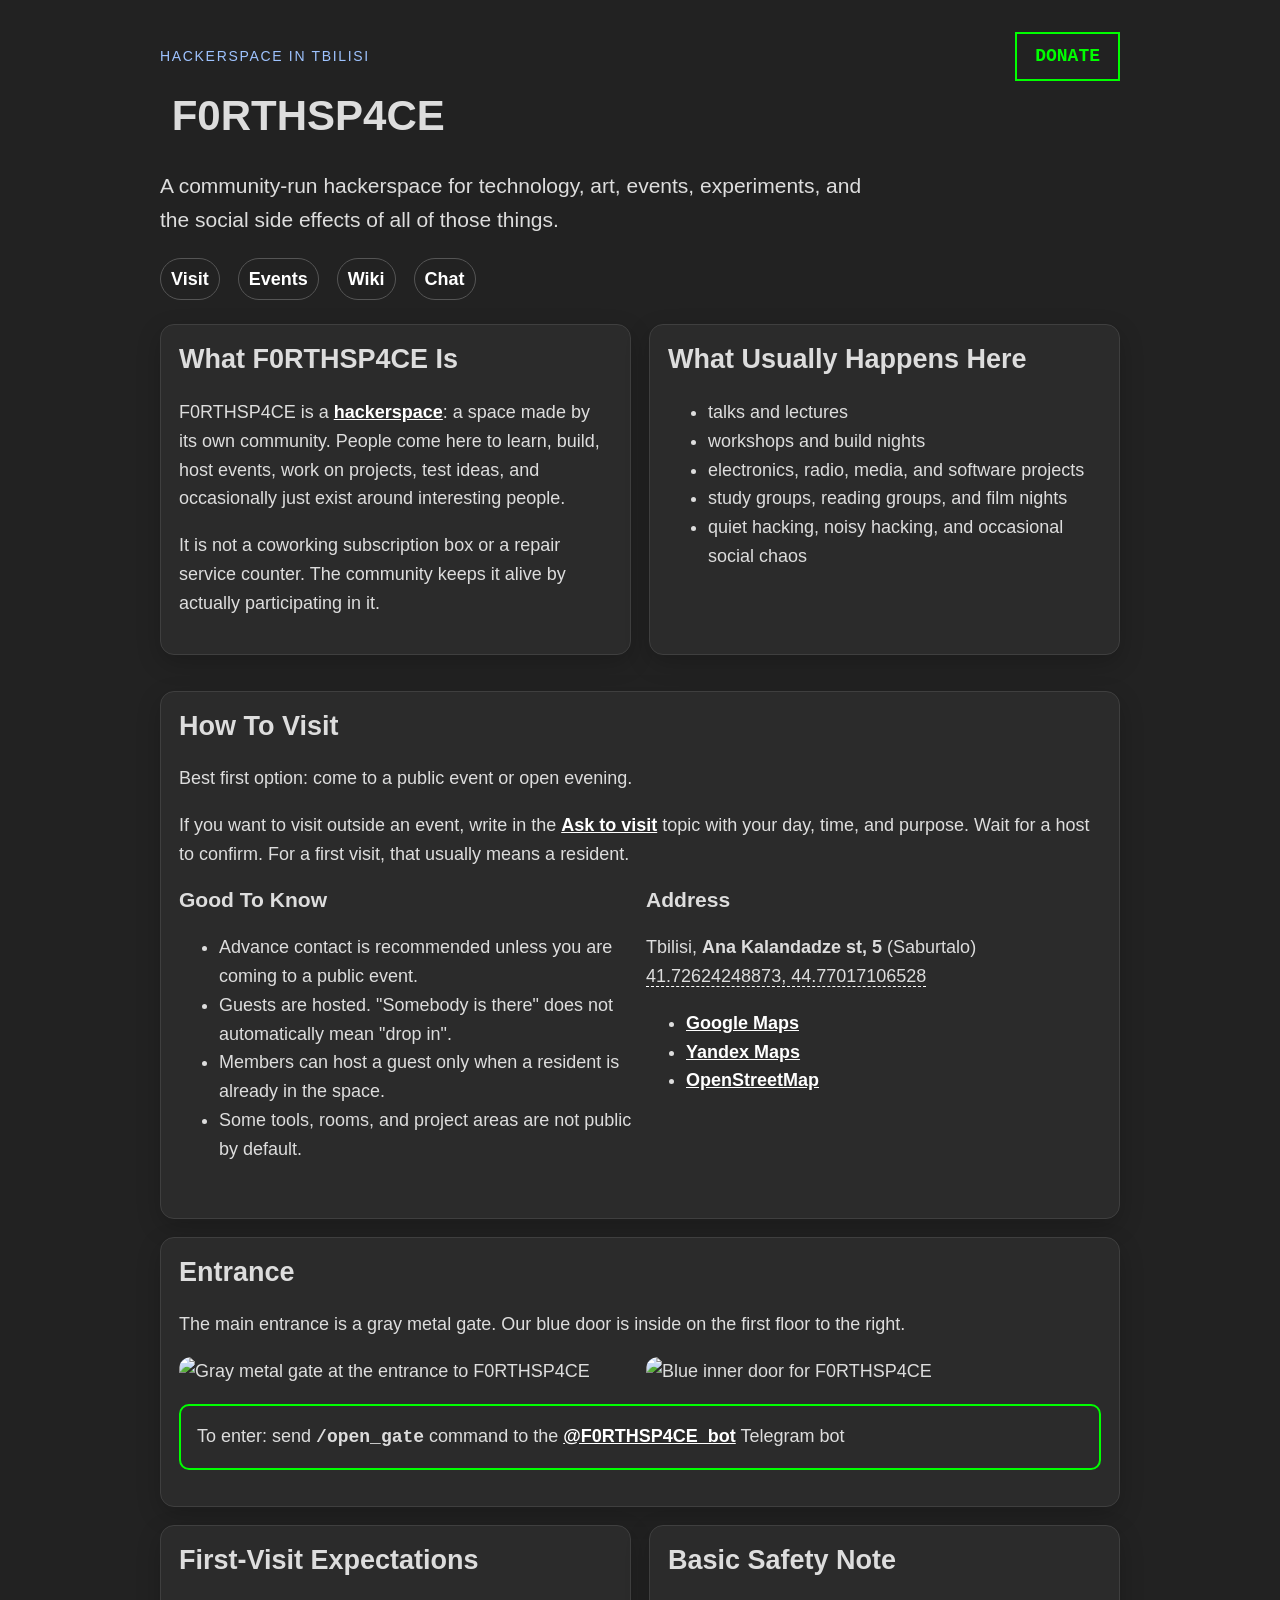
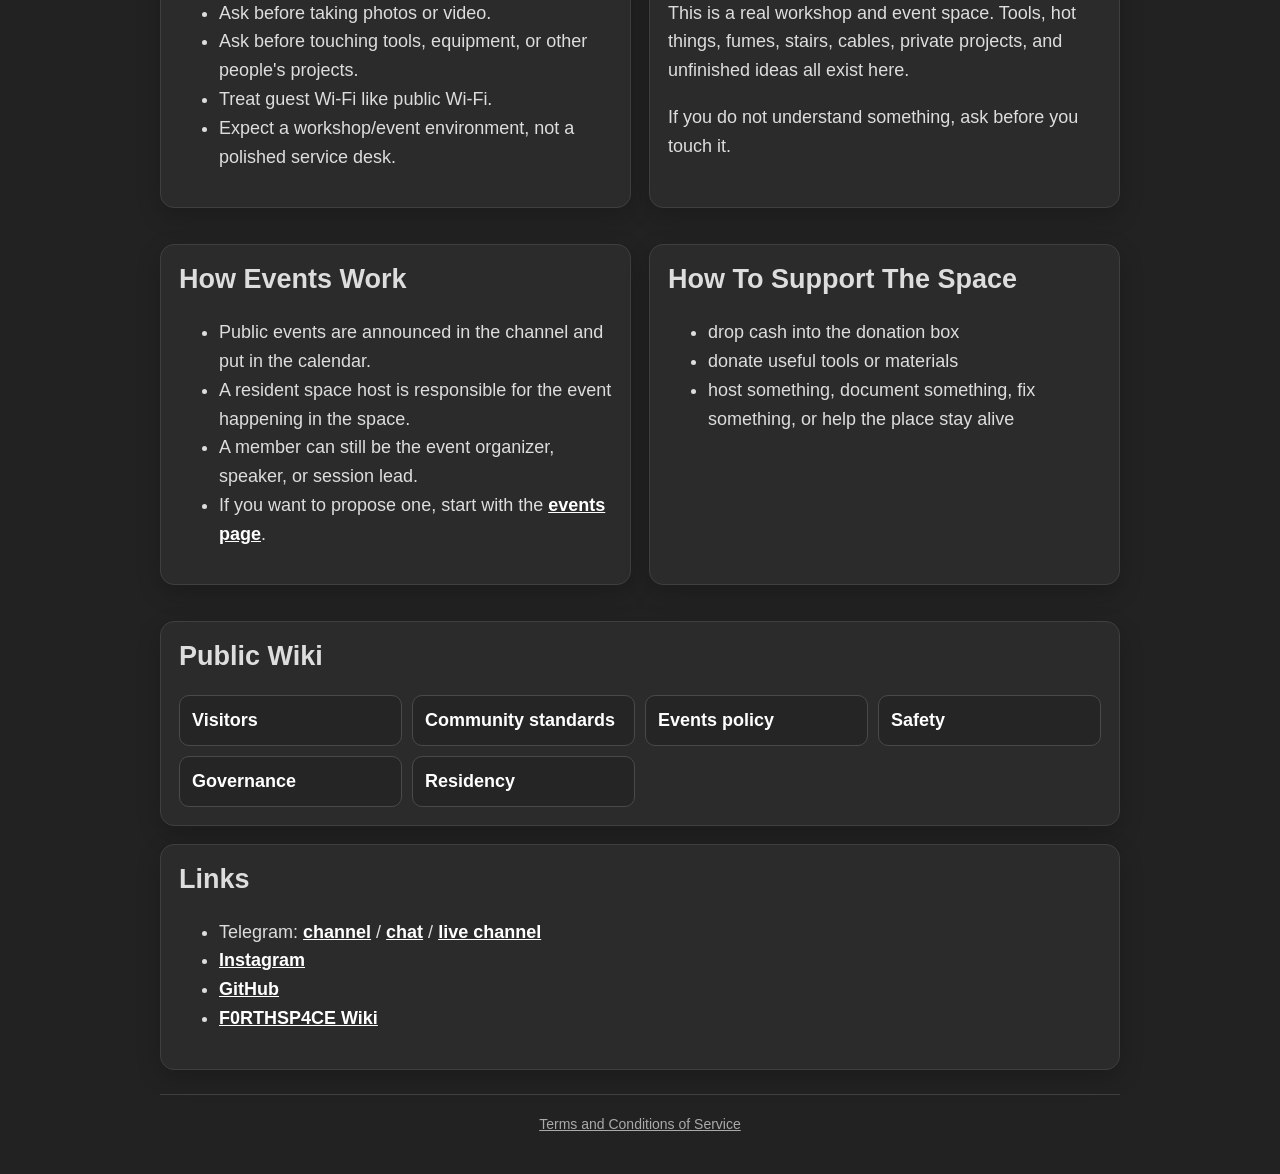
==== commit a9f55fe3: "donate button" ====
--- a/index.html
+++ b/index.html
@@ -37,7 +37,10 @@
 <body>
   <main class="site-shell">
     <header class="hero">
-      <p class="eyebrow">Hackerspace in Tbilisi</p>
+      <div class="eyebrow-row">
+        <p class="eyebrow">Hackerspace in Tbilisi</p>
+        <a class="donate-btn" href="https://refinance.f0rth.space/donate/">Donate</a>
+      </div>
       <h1><img id="logo" src="icons/favicon-32x32.png" alt="" /> F0RTHSP4CE</h1>
       <p class="lede">
         A community-run hackerspace for technology, art, events, experiments, and the social side effects of all of
--- a/styles.css
+++ b/styles.css
@@ -44,6 +44,38 @@
 
 .hero {
     margin-bottom: 24px;
+}
+
+.eyebrow-row {
+    display: flex;
+    align-items: center;
+    justify-content: space-between;
+    gap: 12px;
+    flex-wrap: wrap;
+    margin-bottom: 10px;
+}
+
+.eyebrow-row .eyebrow {
+    margin-bottom: 0;
+}
+
+.donate-btn {
+    background: transparent;
+    color: #00ff00;
+    font-family: "Geist Mono", ui-monospace, SFMono-Regular, Menlo, monospace;
+    font-weight: 700;
+    font-size: 18px;
+    text-transform: uppercase;
+    text-decoration: none;
+    padding: 8px 18px;
+    border: 2px solid #00ff00;
+    display: inline-block;
+    transition: background 0.15s ease, color 0.15s ease;
+}
+
+.donate-btn:hover {
+    background: #00ff00;
+    color: #000;
 }
 
 .eyebrow {
